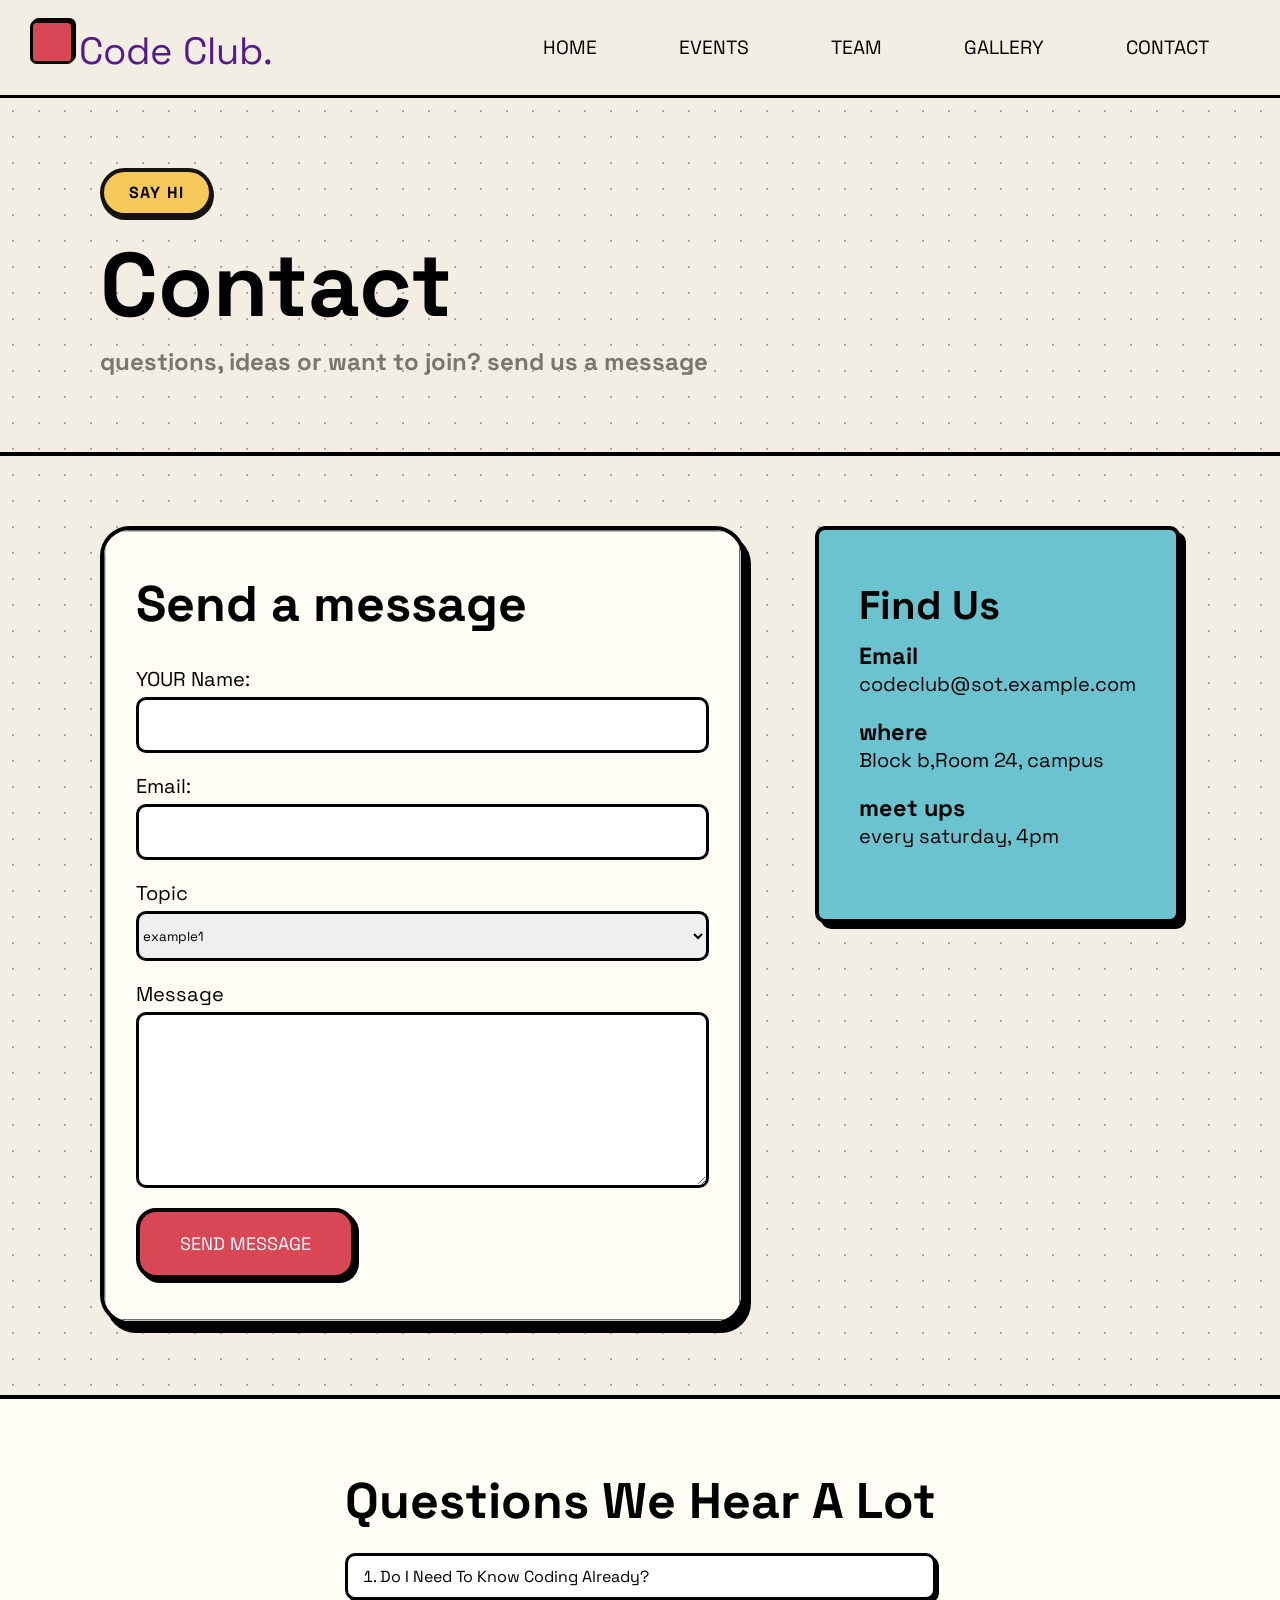
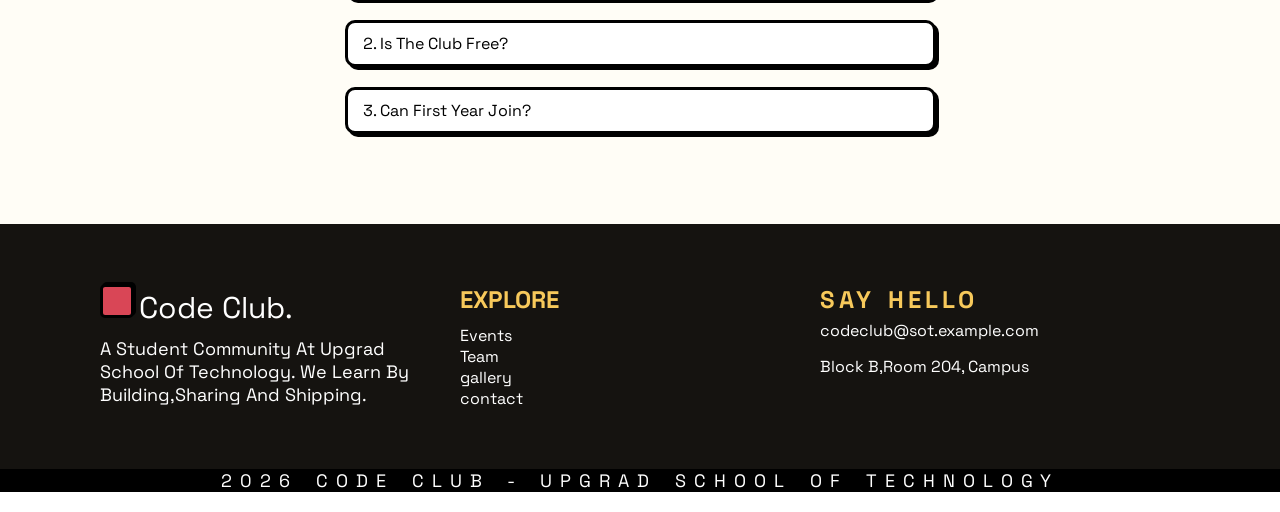
==== contact.html @ 23656d83 "feat(contact): build contact page with form and FAQ" ====
<!DOCTYPE html>
<html lang="en">
<head>
    <meta charset="UTF-8">
    <meta name="viewport" content="width=device-width, initial-scale=1.0">
    <title>Code Club | upGrad School of Technology</title>
    <link rel="stylesheet" href="styles.css">
</head>
<body>
    <header>
        <div class="navbar">
            <a href="" class="logo">
                <span class="squarelogo"></span>Code <span>Club.</span>
            </a>
            <ul>
                <li><a href="index.html">Home</a></li>
                <li><a href="events.html">Events</a></li>
                <li><a href="team.html">Team</a></li>
                <li><a href="gallery.html">Gallery</a></li>
                <li><a href="contact.html">Contact</a></li>
            </ul>
        </div>
    </header>

    <main>
        <section class="Events-section">
            <div class="events-content">
                    <p class="name">say hi</p>
                    <h1>contact</h1>
                    <p class="name-info">questions, ideas or want to join? send us a message</p>
            </div>
        </section>
        <section class="c-form">
            <form class="m-form" action="" method="post">
                 <fieldset class="personal-info">
                    <h1>Send a message</h1>
                    <div class="field">
                        <label for="name">YOUR Name:</label>
                        <input type="text" id="name" name="name" required>
                    </div>
                    <div class="field">
                        <label for="email">Email:</label>
                        <input type="email" id="email" name="email" required>
                    </div>
                    <div class="field">
                        <label for="topic">Topic</label>
                        <select name="topic" id="topic">
                            <option value="topic">example1</option>
                            <option value="topic">example1</option>
                            <option value="topic">example1</option>
                            <option value="topic">example1</option>
                            <option value="topic">example1</option>
                        </select>
                    </div>
                    <div class="field">
                        <label for="message">Message</label>
                        <textarea name="" id="message" rows="10" cols="9"></textarea>
                    </div>
                    <button type="button">send message</button>
                </fieldset>
            </form>
            <aside>
                <h2>find us</h2>
                <div>
                    <h3>Email</h3>
                    <p>codeclub@sot.example.com</p>
                </div>
                <div>
                    <h3>where</h3>
                    <p>Block b,Room 24, campus</p>
                </div>
                <div>
                    <h3>meet ups</h3>
                    <p>every saturday, 4pm</p>
                </div>

            </aside>
        </section>
        <section class="qna">
            <div class="qna-content">
                <h2>questions we hear a lot</h2>
                <ol>
                    <li>do i need to know coding already?</li>
                    <li>is the club free?</li>
                    <li>can first year join?</li>
                </ol>
            </div>
        </section>

    </main>

    <footer>
        <div class="down">
            <div class="community">
                <p class="logo">
                <span class="squarelogo"></span>Code <span>Club.</span>
            </p>
                <p>a student community at upgrad school of technology. we learn by building,sharing and shipping.</p>
            </div>
            <div class="explore">
                <h2>explore</h2>
                <ul>
                    <li><a href="events.html">Events</a></li>
                    <li><a href="team.html">Team</a></li>
                    <li><a href="gallery.html">gallery</a></li>
                    <li><a href="contact.html">contact</a></li>
                </ul>
            </div>
            <div class="convo">
                <h2>say hello</h2>
                <ul>
                    <li>codeclub@sot.example.com</li>
                    <li>Block B,Room 204, Campus</li>
                </ul>
            </div>
        </div>
        <p class="footer-y">2026 code club - upgrad school of technology</p>
    </footer>


</body>
</html>
---- styles.css ----
@import url('https://fonts.googleapis.com/css2?family=Space+Grotesk:wght@500;700&family=Space+Mono:wght@400;700&display=swap');


:root{
    --pg-bg:#f2eee3;
    --cd-pn:#fffdf6;
    --tx-bs:#151310;
    --link:#d94656;
    --hi-lt:#f7c95b;
    --if-cd:#6cc3d0;
    --sd-tx:#6b6558;
}

* {
    padding: 0;
    font-family: 'Space Grotesk';
    margin: 0;
}


.navbar{
    background-color: var(--pg-bg);
    display: flex;
    justify-content: space-between;
    align-items: center;
    border-bottom: 3px solid black;
    padding: 20px 30px;
}

.navbar .logo {
    text-decoration: none;
    font-size:38px;
    text-transform: capitalize;
    
}

.navbar .logo .squarelogo{
    font-size: large;
    background-color: #e9e3e3;
    padding: 9px;
    height: 20px;
    width: 20px;
    display: inline-block;
    border-radius: 15%;
    margin-right: 5px;
    background: var(--link);
    border: 3px solid black;
    box-shadow: 2px -2px black;

}

.navbar ul{
    display: flex;
    justify-content: space-between;
    text-transform: uppercase;
    align-content: center;
    font-size: larger;
    list-style: none;
    
}

.navbar ul li{
    margin:auto 19px;
    padding: 3px 18px;
    border: solid 4px transparent;
    transition: all 0.3s;
}

.navbar ul li a{
    color: black;
    text-decoration: none;
}
.navbar ul li:hover a{
    color: white;
}

.navbar ul li:hover{
    background-color: #d94656;
    color: white;
    border-radius: 40px;
    border: #151310 4px solid;
    box-shadow: 1px 2px  var(--tx-bs) ;
}


main {
    background-color: var(--pg-bg);
    background-image: radial-gradient(rgba(21,19,16,.32)1.2px , transparent 1.4px);
    background-size: 26px 26px;
}
.hero-section .hero-content {
    display: grid;
    grid-template-columns: 1fr 1fr;
    padding: 120px 110px;
}

.hero-section .hero-content .name {
    display: inline-block;
    padding: 10px 25px;
    border-radius: 30px;
    text-transform: uppercase;
    letter-spacing: 1.2px;
    font-weight: bold;
    background-color: var(--hi-lt);
    border: #151310 4px solid;
    box-shadow: 1px 3px  var(--tx-bs) ;
}

.hero-section .hero-content .dot{
    display: inline-block;
    height: 10px;
    width: 10px;
    border-radius: 50%;
    margin-right: 5px;
    background: var(--link);
}

.hero-section .hero-content .main-content h1{
    font-size: 120px;
}

span.build {
    display: inline-block;
    background-color: var(--hi-lt);
    border: 6px solid var(--tx-bs);
    border-radius: 30px;
    padding: 0px 10px;
    transform: rotate(-2deg);
    margin-top:9px;
    margin-left: 19px;
}
span.ship{
    color: var(--link);
}

.hero-section .hero-content .main-content p.Jst{
    font-size: x-large;
    line-height: 40px;
    padding-right: 15px;
    opacity: .5;
    font-weight: bold;
}

.hero-section .hero-content .main-content button.join-the-club {
    background-color: #d94656;
    color: white;
    margin-top: 30px;
    margin-right: 20px;
    font-size: x-large;
    padding: 20px 50px;
    text-transform: uppercase;
    font-weight: bold;
    border-radius: 15px;
    border: #151310 4px solid;
    box-shadow: 4px 6px  var(--tx-bs)
}

.hero-section .hero-content .main-content button.see-events{
    background-color: var(--cd-pn);
    color: black;
    text-transform: uppercase;
    margin-top: 30px;
    font-weight: bold;
    margin-right: 20px;
    font-size: x-large;
    padding: 20px 50px;
    border-radius: 15px;
    border: #151310 4px solid;
    box-shadow: 4px 6px  var(--tx-bs)
}


.hero-content .status  {
    color: black;
    background-color: var(--cd-pn);
    border-radius: 40px;
    border: #151310 4px solid;
    box-shadow: 6px 10px  var(--tx-bs)
}

.hero-content .status .status-card {
    display: flex;
    justify-content: space-between;
    padding: 20px 40px;
    letter-spacing: 4px;
    text-transform: uppercase;
    align-items: center;
    font-size: x-large;
    color: white;
    border-top-left-radius: 40px;
    border-top-right-radius: 40px;
    background-color: #151310;
}

.hero-content .status .status-card .dotted {
    display: flex;
    gap: 30px;
    font-size: 40px;
    opacity: 0.5;
    letter-spacing: 2px;
}

.hero-content .status .card{
    display: grid;
    grid-template-columns: 1fr 1fr;
    padding: 40px 30px 20px;
}

.hero-content .status .card div{
    padding: 20px;
    background-color:var(--pg-bg);
    margin: 10px;
    text-transform: uppercase;
    border: 3px solid black;
    border-radius: 10px;
}

.hero-content .status .card ul{
    list-style: none;
}
.hero-content .status .card li.icon-r {
    width: 50px;
    height: 50px;
    background-color: var(--link);
    border: 3px solid black;
    margin-bottom: 20px;
    border-radius: 10px;
    box-shadow: 3px 4px var(--tx-bs);
}

.hero-content .status .card li.icon-y {
    width: 50px;
    height: 50px;
    background-color: var(--hi-lt);
    border: 3px solid black;
    margin-bottom: 20px;
    border-radius: 10px;
    box-shadow: 3px 4px var(--tx-bs);
}

.hero-content .status .card li.icon-c {
    width: 50px;
    height: 50px;
    background-color: var(--if-cd);
    border: 3px solid black;
    margin-bottom: 20px;
    border-radius: 10px;
    box-shadow: 3px 4px var(--tx-bs);
}

.hero-content .status .card li.icon-b {
    width: 50px;
    height: 50px;
    background-color: var(--tx-bs);
    border: 3px solid black;
    margin-bottom: 20px;
    border-radius: 10px;
    box-shadow: 3px 4px var(--tx-bs);
}

.hero-content .status .card li.num {
    font-size: 50px;
    font-weight: bold;
}

.hero-content .status .card li.specific{
    font-size: large;
    letter-spacing: 2px;
    opacity: 0.5;
}

.hero-content .status .card-footer{
    display: flex;
    justify-content: space-between;
    align-items: center;
    margin: 0px 40px 10px;
    background-color: var(--link);
    padding: 30px 10px;
    border-radius: 20px;
    font-size: 30px;
    color: white;
    text-transform: uppercase;
    letter-spacing: 4px;
    border: 3px solid black;
}
.hero-content .status .card-footer button{
    padding: 10px;
    margin-right: 15px;
    font-size: 20px;
    text-transform: uppercase;
    border-radius: 10px;
    background-color:rgba(202, 191, 192, 0.265);
    color: white;
}

marquee{
    background-color: black;
    padding: 10px ;
    color:white;
    letter-spacing: 5px;
    word-spacing: 10px;
    font-size: 20px;
}
marquee span{
    margin: 0px 8px;
    color: #f7c95b;
    font-size: 30px;
}

.slide2{
     padding: 120px 110px;
     border-bottom:6px solid #151310;
}

.slide2 .cards2{
    display: grid;
    grid-template-columns: 1fr 1fr 1fr;
}
.slide2 .slide2p{
    margin-bottom: 20px;
    display: inline-block;
    padding: 10px 25px;
    border-radius: 30px;
    text-transform: uppercase;
    letter-spacing: 1.2px;
    font-weight: bold;
    background-color: var(--hi-lt);
    border: #151310 4px solid;
    box-shadow: 1px 3px var(--tx-bs);
}

.slide2 h1{
    font-size: 50px;
    word-spacing: 5px;
    letter-spacing: 1.2px;
    text-transform: capitalize;
}

.slide2 div{
    padding: 30px 20px;
}
.slide2 .cards2 div{
    color: black;
    background-color: var(--cd-pn);
    border-radius: 40px;
    border: #151310 4px solid;
    box-shadow: 6px 10px  var(--tx-bs);
    margin-right: 30px;
}

.slide2 .cards2 img{
    margin-bottom: 10px;
}

.slide2 .cards2 h3{
    font-size: 30px;
    text-transform: capitalize;
    margin-bottom: 20px;
}

.slide2 .cards2 p{
    font-size: 20px;
    opacity: 0.5;
    text-transform: capitalize;

}

.slide3 {
    display: grid;
    grid-template-columns: 1fr 1fr;
    background-color: var(--cd-pn);
    padding: 100px 150px;
    border-bottom: #151310 7px solid;
}

.slide3 .about-img{
    max-width: 640px;
    max-height: 480px;
    border: 8px solid black;
    border-radius: 20px;
    overflow: hidden;
    box-shadow: 5px 5px black;
}
.slide3 .about-img img{
    width: 100%;
    height: 100%;
    object-fit: cover;
    
}
.slide3 .slide3p{
    margin-bottom: 20px;
    display: inline-block;
    padding: 10px 25px;
    border-radius: 30px;
    text-transform: uppercase;
    letter-spacing: 1.2px;
    font-weight: bold;
    background-color: var(--hi-lt);
    border: #151310 4px solid;
    box-shadow: 1px 3px var(--tx-bs);
}

.slide3 h1{
    font-size: 60px;
    text-transform: capitalize;
    margin-bottom: 20px;
}
.slide3 .about-text .slide3pps{
    font-size: 20px;
    text-transform: capitalize;
}

.slide3 .about-text ul{
    list-style-type:none ;
    margin-top: 20px;
    font-size: 25px;
    display: flex;
    flex-direction:column;
    justify-content: center;
    align-items:flex-start;
}
.slide3 .about-text li{
    display: flex;
    margin-bottom: 20px;
}
.slide3 .about-text input[type = "checkbox"]{
    width: 34px;
    height: 34px;
    margin-right: 10px;
    border-radius: 5px;
    vertical-align:middle;
    margin-bottom: 0px;
    appearance:none;
    border: #151310 3px solid;
    background-color: var(--hi-lt); 
}
.slide3 .about-text input[type = "checkbox"]:checked{
    background-color: var(--hi-lt);
    background-image: url("data:image/svg+xml,%3Csvg xmlns='http://www.w3.org/2000/svg' viewBox='0 0 16 16'%3E%3Cpath fill='none' stroke='%23151310' stroke-width='3' d='m3 8 3 3 7-7'/%3E%3C/svg%3E");
    background-repeat: no-repeat;
    background-position: center;
    background-size: 22px 22px;
}

.slide3 .about-text ul label{
    text-transform: capitalize;
}

.workshop{
    padding: 40px 75px;
}
.workshop .workshop-card{
    display: flex;
    justify-content: space-between;
    align-items: center;
    padding: 40px 40px;
    background-color: var(--hi-lt);
    border: #151310 4px solid;
    border-radius: 20px;
    box-shadow: 8px 8px black;
}

.workshop .workshop-card .git-side p{
    text-transform: uppercase;
    font-size: 20px;
    opacity: 0.5;
    letter-spacing: 3px;
}

.workshop .workshop-card .git-side h2{
    font-size: 60px;
    text-transform: capitalize;
    margin-bottom: 3px;
}

.workshop .workshop-card .git-side .dt{
    opacity: 1;
    letter-spacing: 2px;
    text-transform: capitalize;
}
.workshop .workshop-card .reserve-b button{
    margin: 30px 70px;
    margin-right: 80px;
    font-size: 30px;
    padding: 30px 50px;
    text-transform: uppercase;
    letter-spacing: 2px;
    color: var(--hi-lt);
    border-radius: 20px;
    border: 2px solid black;
    box-shadow: 6px 6px var(--link);
    background-color: black;
}

footer{
    margin-bottom: 20px;
}

footer .down{
    display: grid;
    grid-template-columns: repeat(3,1fr);
    padding: 60px 100px ;
    color: white;
    background-color: #151310;
}

footer .down div{
    padding-right: 40px;
}

footer .down .community .logo {
    text-decoration: none;
    font-size:30px;
    text-transform: capitalize;
    margin-bottom: 10px;
    
}

footer .down .community .logo .squarelogo{
    font-size: large;
    background-color: #e9e3e3;
    padding: 9px;
    height: 10px;
    width: 10px;
    display: inline-block;
    border-radius: 15%;
    margin-right: 5px;
    background: var(--link);
    border: 3px solid black;
    box-shadow: 2px -2px black;
}

footer .down .community p{
    text-transform: capitalize;
    font-size: large;
}

footer .down .explore h2{
    text-transform: uppercase;
    margin-bottom: 10px;
    color: var(--hi-lt);
}

footer .down .explore ul{
    list-style-type:none;
} 
footer .down .explore ul li a{
    color: white;
    text-decoration: none;
}

footer .convo h2{
    margin-bottom: 5px;
    text-transform: uppercase;
    letter-spacing: 4px;
    word-spacing: 3px;
    color: var(--hi-lt);
}

footer .convo ul li{
    list-style-type: none;
    margin-bottom: 15px;
}
footer p.footer-y{
    background-color: black;
    color: white;
    text-align: center;
    font-size: large;
    text-transform:uppercase;
    letter-spacing: 8px;
    word-spacing: 5px;
}




/* ===== EVENTS PAGE STYLES ===== */

.events-content{
    padding: 70px 100px;
}

.Events-section{
    border-bottom: 4px solid black;
}

.events-content p.name{
    display: inline-block;
    padding: 10px 25px;
    border-radius: 30px;
    text-transform: uppercase;
    letter-spacing: 1.2px;
    font-weight: bold;
    background-color: var(--hi-lt);
    border: #151310 4px solid;
    box-shadow: 1px 3px  var(--tx-bs) ;
}

.events-content h1{
    font-size: 90px;
    text-transform: capitalize;
    margin-top: 10px;
}

.events-content p.name-info{
    font-size: x-large;
    line-height: 40px;
    padding-right: 15px;
    opacity: .5;
    font-weight: bold;
}

.tracks , .pastevents{
    padding: 70px 100px 90px 100px;
    border-bottom: 5px solid black;
}
.tracks h1.t-head , .pastevents h1{ 
    font-size: 60px;
    text-transform: capitalize;
    margin-bottom: 30px;
}
.template{
    display: grid;
    grid-template-columns: 1fr 1fr 1fr;
    gap: 90px;
}
.tracks-events{
    border: 5px solid black;
    width: 500px;
    height: auto;
    border-radius: 10px;
    overflow: hidden;
    box-shadow: 5px 5px black;
    position: relative;
}
.tracks-events img{
    object-fit: cover;
    width: 500px;
    border-bottom: #151310 5px solid;
}

.tracks-events .track-p{
    margin-left: 20px;
    margin-top: 30px;
    display: inline-block;
    padding: 10px 25px;
    border-radius: 30px;
    text-transform: uppercase;
    letter-spacing: 1.2px;
    font-weight: bold;
    background-color: var(--hi-lt);
    border: #151310 4px solid;
    box-shadow: 1px 3px  var(--tx-bs)
}

.date{
    position: absolute;
    top: 22px;
    left: 20px;
    color: white;
    text-transform: uppercase;
    word-spacing: 5px;
    background:var(--link);
    padding: 10px 15px;
    border: 4px solid black;
    border-radius: 20px;
}
.template h1{
    margin: 10px 20px 30px;
    font-size: 30px;
    text-transform: capitalize;
}

.template .track-info-p{
    margin-left: 20px;
    font-size: 20px;
    text-transform: capitalize;
    opacity: 0.7;
}

.template button{
    margin: 40px 20px;
    padding:10px 30px;
    background-color: var(--link);
    color: white;
    border: 5px solid black;
    font-size: 25px;
    text-transform:uppercase ;
    border-radius: 10px;
    box-shadow: 5px 5px black;
}   

.tracks-events:hover{
    transition: transform 0.3s;
    transform: scale(1.1);
    box-shadow: 6px 6px 50px 9px rgba(0, 0, 0, 0.386);
}

.pastevents{
    background-color: var(--cd-pn);
}
.detail-past-events{
    display: flex;
    gap:40px;
    padding: 20px 0px;
    word-spacing: 5px;
    text-transform: capitalize;
    font-size: 20px;
    border-bottom: black dashed 3px;
}
.detail-past-events span{
    color: #d94656;
}




/* ++++++++========.  TEAM PAGE STYLE   ========++++++++ */


.meet{
    padding: 70px 100px;
    border-bottom: 4px black solid;
}

.meet-info{
    font-size: 30px;
    text-transform: capitalize;
    opacity: 0.6;
    margin-top: 5px;
}

.meet-p{
    font-size: 30px;
    display: inline-block;
    padding: 10px 25px;
    border-radius: 30px;
    text-transform: uppercase;
    letter-spacing: 1.2px;
    font-weight: bold;
    background-color: var(--hi-lt);
    border: #151310 4px solid;
    box-shadow: 1px 3px  var(--tx-bs)
}

.meet h1{
    font-size: 90px;
    text-transform: capitalize;
    margin-top: 10px;
}

.join{
    padding: 70px 100px;
    border-bottom: 4px black solid;
}

.stu-id{
    display: flex;
    justify-content: space-around;
    margin-bottom: 100px;
}

.studentid{
    background-color: var(--cd-pn);
    border: 4px solid black;
    box-shadow: 6px 6px black;
    border-radius: 10px;
    overflow: hidden;
}

.p-pic{
    margin: 20px 40px;;
    border-radius: 50%;
    overflow: hidden;
    border: 4px black solid;
    box-shadow: 4px 4px black;
}

.p-pic img{
    object-fit: cover;
    width: 100%;
    height: 100%;
}
.studentid h2{
    text-align: center;
    text-transform: capitalize;
    font-size: 30px;
    margin-bottom: 10px;
}
.studentid p{
    text-align: center;
    text-transform: uppercase;
    font-size: 20px;
    letter-spacing: 2px;
    color: var(--link);
    font-weight: bold;
    margin-bottom: 20px;
}
.studentid ul{
    display: flex;
    margin-bottom: 40px;
    justify-self: center;
    gap: 10px;
    font-size: larger;
}

.studentid ul li{
    text-transform: capitalize;
    list-style-type: none;
    gap: 20px;
}

.studentid ul li a{
    color: black;
    text-align: center;
}

.join-banner{
    padding: 70px 100px;
    border: 5px black solid;
    border-radius: 20px;
    background-color: var(--if-cd);
    text-align: center;
    box-shadow: 8px 8px black;
}

.join-banner h2{
    font-size: 50px;
    text-transform: capitalize;
    margin-bottom: 10px;
}

.join-banner p{
    font-size: 20px;
    margin-bottom: 10px;
}

.join-banner button{
    color: white;
    background-color: var(--link);
    box-shadow: 5px 5px black;
    border-radius: 10px;
    padding: 20px 40px;
    font-size: 20px;
    margin-top: 10px;
    border: 4px black solid;
    text-transform: uppercase;
}


/* +++++++=======  Gallery page   =======+++++++ */

.photos{
    padding: 70px 100px;
}

.gallery{
    display: grid;
    grid-template-columns: repeat(3 , 1fr);
    gap: 40px;
}

.g-pic{
    border: 6px black solid;
    box-shadow: 8px 8px black ;
    border-radius: 10px;    
    width: 500px;
    overflow: hidden;
}
.g-pic img {
    width: 500px;
}
.g-pic p{
    font-size: large;
    text-transform: uppercase;
    padding: 20px 25px;
    background-color: var(--hi-lt);
    border-top:4px solid black;
}

.c-form{
    display: flex;
    padding: 70px 100px;
    gap: 70px;
}

form.m-form {
    width: 70%;
    border: 4px solid black;
    background-color: var(--cd-pn);
    border-radius: 30px;
    overflow: hidden;
    box-shadow: 6px 8px black;
}
fieldset{
    padding: 40px 30px;
    overflow: hidden;
}
.m-form h1{
    font-size: 50px;
    margin-bottom: 30px;
}

.field{
    display:flex;
    flex-direction: column;
    margin-bottom: 20px;
}
.field label{
    font-size: 20px;
    margin-bottom: 5px;
}
.field input , .field select {
    height: 50px;
    border: 3px solid black;
    border-radius: 10px;
}
.field textarea{
    border: 3px solid black;
    border-radius: 10px;
}

.m-form button{
    background-color: var(--link);
    border: 4px solid black;
    padding: 20px 40px ;
    color: white;
    font-size: large;
    text-transform: uppercase;
    border-radius: 20px;
    box-shadow: 4px 4px black;
}

aside{
    padding: 50px 40px ;
    border: 4px solid black;
    border-radius: 10px;
    background-color: var(--if-cd);
    display: inline-block;
    height:fit-content;
    width: 300px;
    box-shadow: 6px 6px black;
}

aside h2{
    text-transform: capitalize;
    margin-bottom: 10px;
    font-size: 40px;
}
aside div{
    display: flex;
    flex-direction: column;
    padding-bottom: 20px;
    font-size:20px ;
}
.qna{
    padding: 70px 100px;
    border-top: 4px solid black;
    background-color: var(--cd-pn);
    display: flex;
    justify-content: center
}

.qna h2{
    font-size: 50px;
    text-transform: capitalize;
    margin-bottom: 20px;
}
.qna ol{
    padding-left: 0;
    list-style-position: inside;
}
.qna ol li{
    text-transform: capitalize;
    background-color: white;
    padding: 10px 15px;
    border: 3px solid black;
    margin-bottom: 20px;
    border-radius: 10px;
    box-shadow: 3px 3px black;
}

@media (max-width: 600px) {
    *,
    *::before,
    *::after {
        box-sizing: border-box;
    }

    img {
        max-width: 100%;
        height: auto;
    }

    .navbar {
        flex-direction: column;
        gap: 12px;
        padding: 14px 16px;
    }

    .navbar .logo {
        font-size: 28px;
    }

    .navbar ul {
        flex-wrap: wrap;
        justify-content: center;
        font-size: 14px;
    }

    .navbar ul li {
        margin: 2px;
        padding: 4px 8px;
        border-width: 2px;
    }

    .hero-section .hero-content {
        grid-template-columns: 1fr;
        gap: 36px;
        padding: 48px 20px;
    }

    .hero-section .hero-content .main-content h1 {
        font-size: clamp(48px, 14vw, 64px);
    }

    span.build {
        border-width: 4px;
        margin-left: 6px;
    }

    .hero-section .hero-content .main-content p.Jst {
        font-size: 18px;
        line-height: 1.6;
    }

    .hero-section .hero-content .main-content button.join-the-club,
    .hero-section .hero-content .main-content button.see-events {
        width: 100%;
        margin: 18px 0 0;
        padding: 14px 18px;
        font-size: 18px;
    }

    .hero-content .status .status-card {
        gap: 8px;
        padding: 14px;
        font-size: 13px;
        letter-spacing: 1px;
    }

    .hero-content .status .status-card .dotted {
        gap: 8px;
        font-size: 20px;
    }

    .hero-content .status .card {
        padding: 12px;
    }

    .hero-content .status .card div {
        min-width: 0;
        margin: 5px;
        padding: 12px;
    }

    .hero-content .status .card li.icon-r,
    .hero-content .status .card li.icon-y,
    .hero-content .status .card li.icon-c,
    .hero-content .status .card li.icon-b {
        width: 36px;
        height: 36px;
        margin-bottom: 10px;
    }

    .hero-content .status .card li.num {
        font-size: 32px;
    }

    .hero-content .status .card li.specific {
        font-size: 11px;
        letter-spacing: 1px;
    }

    .hero-content .status .card-footer {
        gap: 8px;
        margin: 0 12px 12px;
        padding: 12px;
        font-size: 13px;
        letter-spacing: 1px;
    }

    .hero-content .status .card-footer button {
        margin-right: 0;
        padding: 8px;
        font-size: 12px;
    }

    marquee {
        font-size: 14px;
        letter-spacing: 2px;
    }

    marquee span {
        font-size: 20px;
    }

    .slide2 {
        padding: 44px 20px;
    }

    .slide2 h1 {
        font-size: 32px;
    }

    .slide2 .cards2 {
        grid-template-columns: 1fr;
        gap: 18px;
    }

    .slide2 .cards2 div {
        margin-right: 0;
        padding: 24px 20px;
    }

    .slide2 .cards2 h3 {
        font-size: 22px;
    }

    .slide2 .cards2 p {
        font-size: 16px;
    }

    .slide3 {
        grid-template-columns: 1fr;
        gap: 28px;
        padding: 44px 20px;
    }

    .slide3 .about-img {
        width: 100%;
        max-height: none;
    }

    .slide3 h1 {
        font-size: 38px;
    }

    .slide3 .about-text .slide3pps {
        font-size: 17px;
        line-height: 1.5;
    }

    .slide3 .about-text ul {
        font-size: 16px;
    }

    .slide3 .about-text input[type="checkbox"] {
        flex: 0 0 28px;
        width: 28px;
        height: 28px;
    }

    .workshop {
        padding: 32px 20px;
    }

    .workshop .workshop-card {
        align-items: stretch;
        flex-direction: column;
        gap: 20px;
        padding: 24px 20px;
    }

    .workshop .workshop-card .git-side h2 {
        font-size: 36px;
    }

    .workshop .workshop-card .git-side .dt {
        font-size: 15px;
        line-height: 1.5;
    }

    .workshop .workshop-card .reserve-b button {
        width: 100%;
        margin: 0;
        padding: 16px;
        font-size: 18px;
    }

    footer .down {
        grid-template-columns: 1fr;
        gap: 28px;
        padding: 40px 20px;
    }

    footer .down div {
        padding-right: 0;
    }

    footer p.footer-y {
        padding: 12px 16px;
        font-size: 11px;
        letter-spacing: 2px;
        line-height: 1.6;
    }

    .events-content,
    .meet {
        padding: 44px 20px;
    }

    .events-content h1,
    .meet h1 {
        font-size: 56px;
    }

    .events-content p.name-info,
    .meet-info {
        font-size: 18px;
        line-height: 1.5;
    }

    .tracks,
    .pastevents {
        padding: 44px 20px;
    }

    .tracks h1.t-head,
    .pastevents h1 {
        font-size: 36px;
    }

    .template {
        grid-template-columns: 1fr;
        gap: 28px;
    }

    .tracks-events {
        width: 100%;
    }

    .tracks-events img {
        display: block;
        width: 100%;
    }

    .template h1 {
        font-size: 25px;
    }

    .template .track-info-p {
        font-size: 17px;
    }

    .template button {
        margin: 28px 20px;
        font-size: 18px;
    }

    .tracks-events:hover {
        transform: none;
    }

    .detail-past-events {
        gap: 12px;
        font-size: 16px;
    }

    .join {
        padding: 40px 20px;
    }

    .stu-id {
        flex-direction: column;
        align-items: center;
        gap: 24px;
        margin-bottom: 40px;
    }

    .studentid {
        width: 100%;
        max-width: 340px;
        padding: 16px;
    }

    .p-pic {
        width: 180px;
        height: 180px;
        margin: 8px auto 20px;
    }

    .join-banner {
        padding: 36px 20px;
    }

    .join-banner h2 {
        font-size: 32px;
    }

    .photos {
        padding: 40px 20px;
    }

    .gallery {
        grid-template-columns: 1fr;
        gap: 28px;
    }

    .g-pic {
        width: 100%;
    }

    .g-pic img {
        display: block;
        width: 100%;
    }

    .c-form {
        flex-direction: column;
        padding: 40px 20px;
        gap: 28px;
    }

    form.m-form,
    aside {
        width: 100%;
    }

    fieldset {
        min-width: 0;
        padding: 24px 18px;
    }

    .m-form h1,
    .qna h2 {
        font-size: 32px;
    }

    .field input,
    .field select,
    .field textarea {
        width: 100%;
    }

    .m-form button {
        max-width: 100%;
        padding: 16px 20px;
    }

    aside {
        padding: 28px 22px;
    }

    aside h2 {
        font-size: 32px;
    }

    .qna {
        padding: 40px 20px;
    }
}
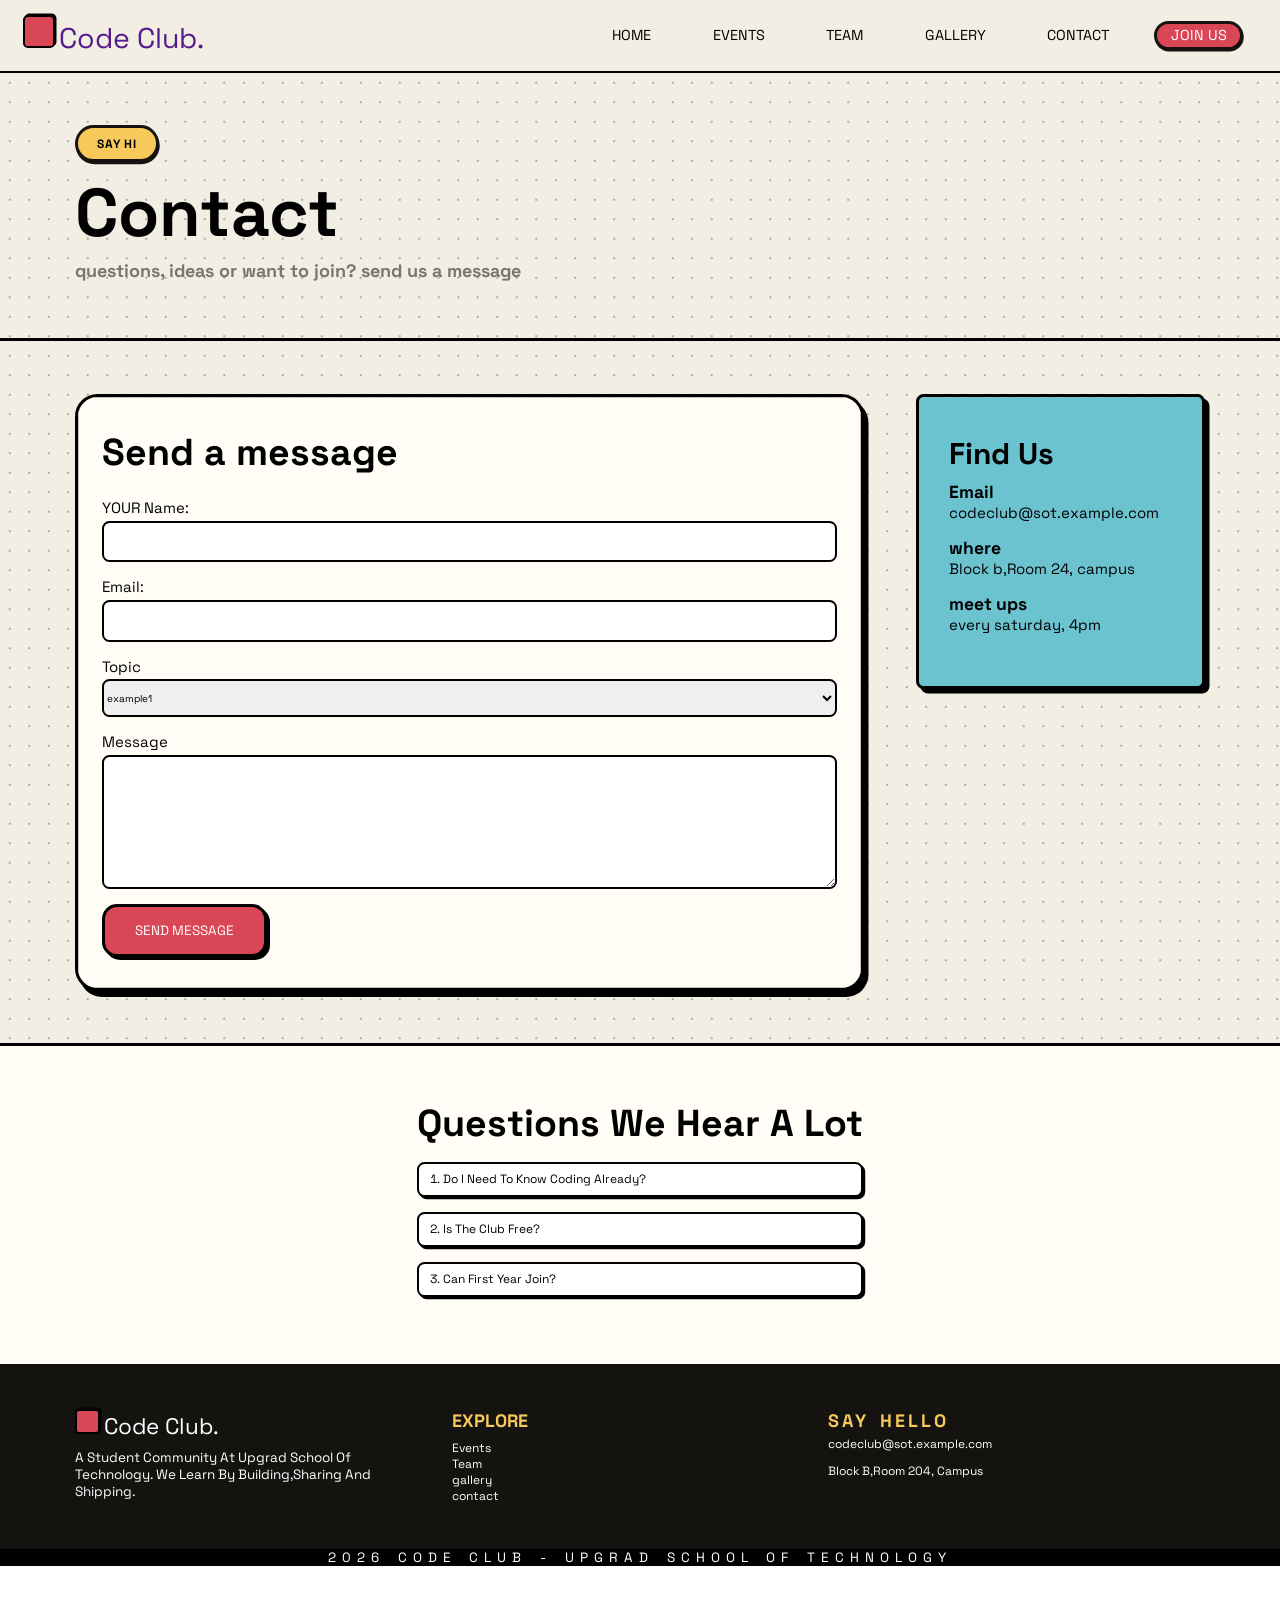
==== commit ff9d6d41: "style fix and add join" ====
--- a/contact.html
+++ b/contact.html
@@ -18,6 +18,7 @@
                 <li><a href="team.html">Team</a></li>
                 <li><a href="gallery.html">Gallery</a></li>
                 <li><a href="contact.html">Contact</a></li>
+                <li class="join-us"><a href="#join-us">Join Us</a></li>
             </ul>
         </div>
     </header>
@@ -31,7 +32,7 @@
             </div>
         </section>
         <section class="c-form">
-            <form class="m-form" action="" method="post">
+            <form class="m-form" id="join-us" action="" method="post">
                  <fieldset class="personal-info">
                     <h1>Send a message</h1>
                     <div class="field">
--- a/styles.css
+++ b/styles.css
@@ -15,6 +15,10 @@
     padding: 0;
     font-family: 'Space Grotesk';
     margin: 0;
+}
+
+body {
+    zoom: 0.75;
 }
 
 
@@ -82,6 +86,22 @@
     box-shadow: 1px 2px  var(--tx-bs) ;
 }
 
+.navbar ul li.join-us {
+    background-color: var(--link);
+    border: 4px solid var(--tx-bs);
+    border-radius: 40px;
+    box-shadow: 1px 2px var(--tx-bs);
+}
+
+.navbar ul li.join-us a {
+    color: white;
+}
+
+.navbar ul li.join-us:focus-within {
+    outline: 3px solid var(--tx-bs);
+    outline-offset: 3px;
+}
+
 
 main {
     background-color: var(--pg-bg);
@@ -980,7 +1000,11 @@
     box-shadow: 3px 3px black;
 }
 
-@media (max-width: 600px) {
+@media (max-width: 900px) {
+    body {
+        zoom: 1;
+    }
+
     *,
     *::before,
     *::after {
